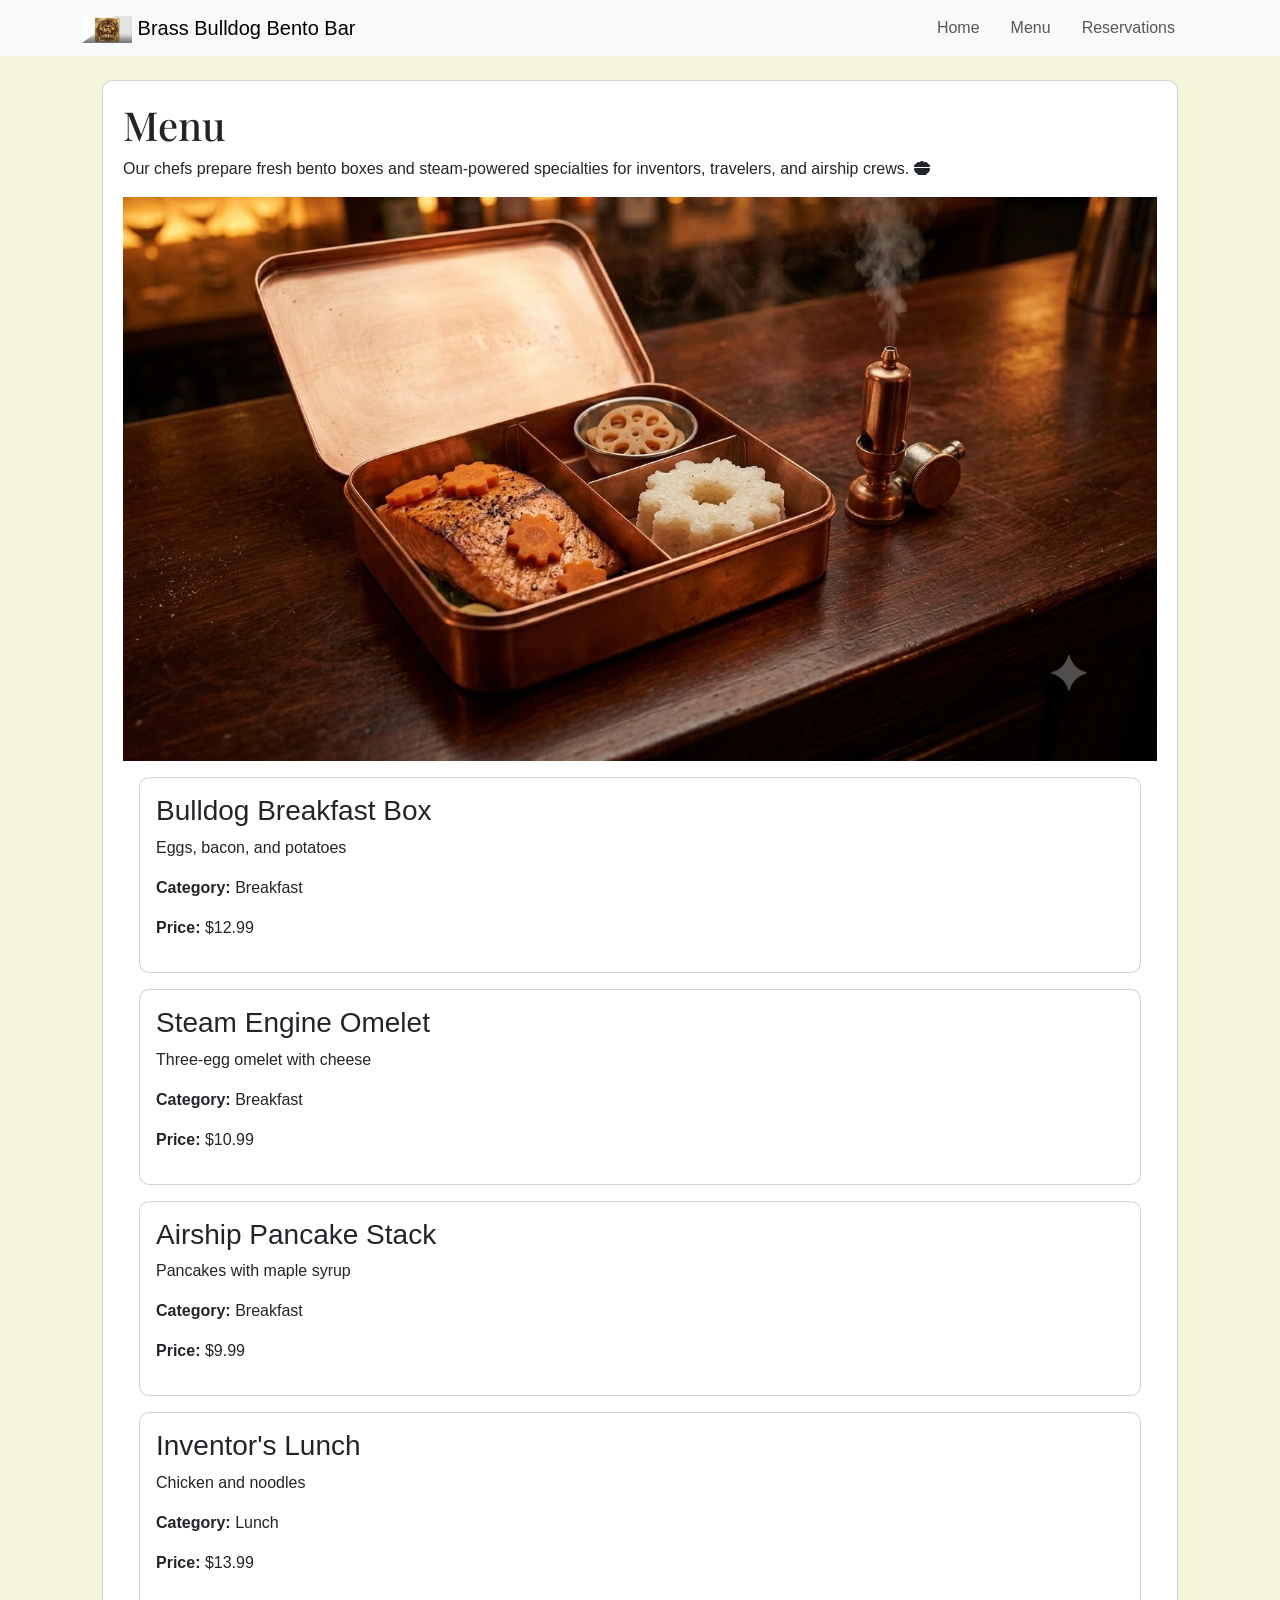
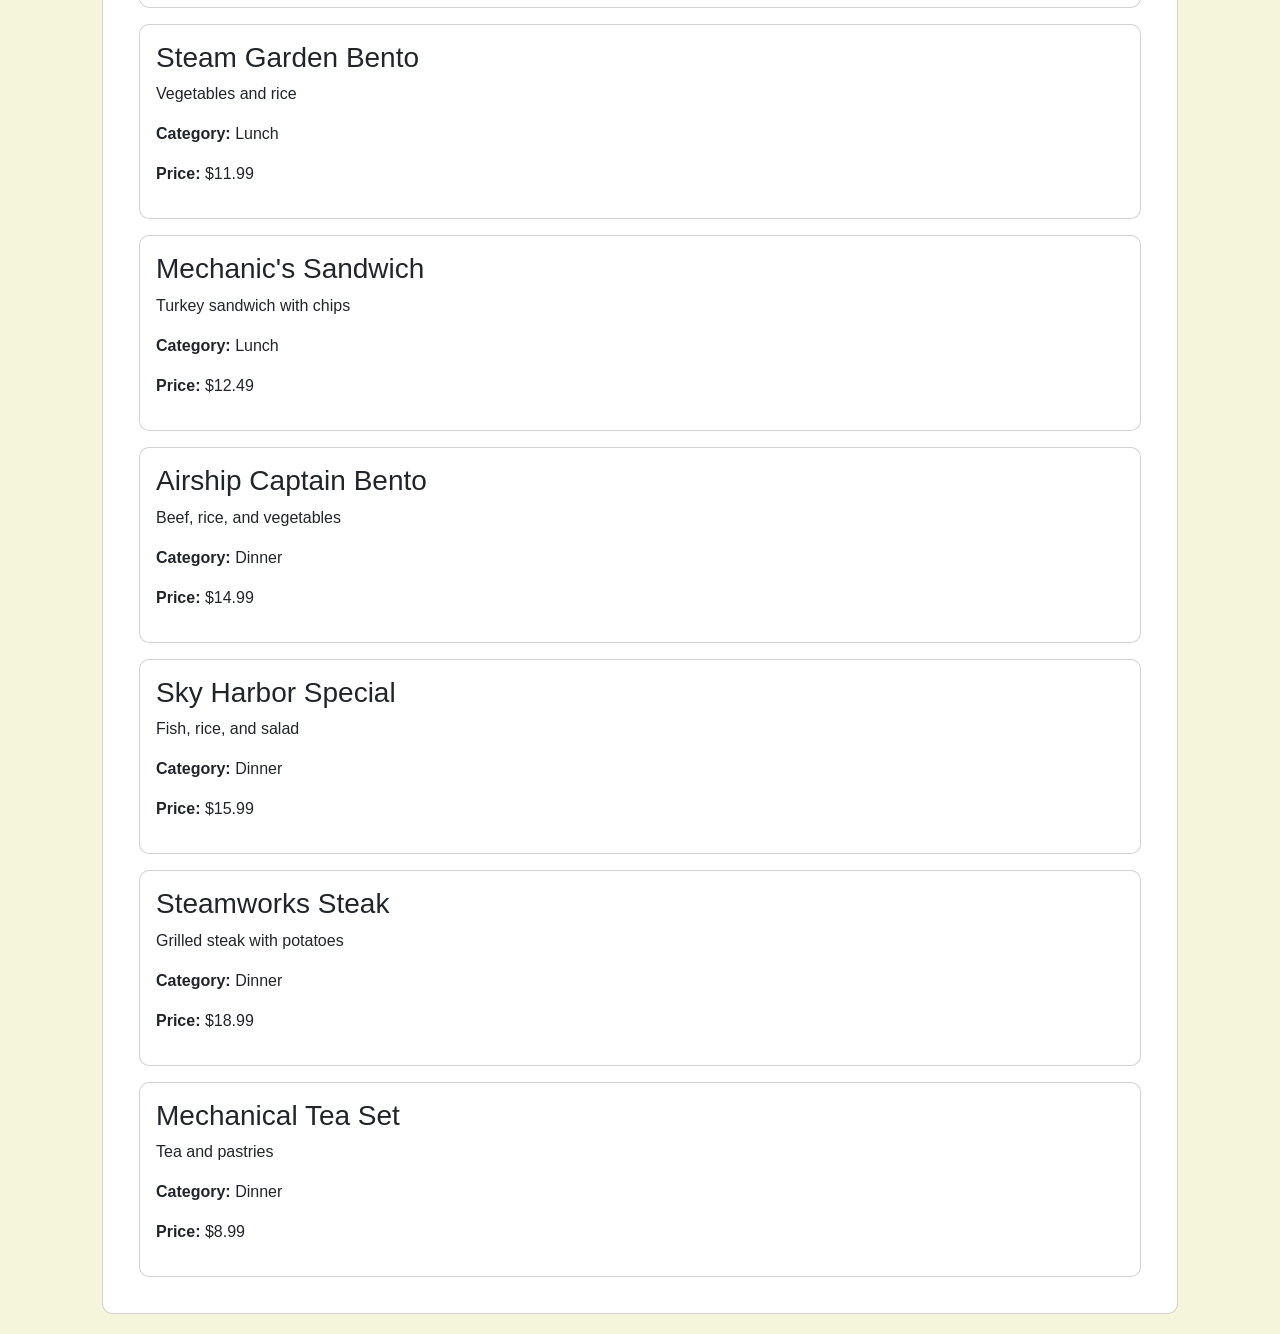
==== Lab2-Restaurant/menu.html @ 4a96c5bd "Complete Lab 2" ====
<!DOCTYPE html>
<html lang="en">
<head>
    <meta charset="UTF-8">
    <meta name="viewport" content="width=device-width, initial-scale=1.0">
    <title>Menu - Brass Bulldog Bento Bar</title>

    <link href="https://cdn.jsdelivr.net/npm/bootstrap@5.3.8/dist/css/bootstrap.min.css" rel="stylesheet">

    <link rel="stylesheet" href="styles.css">

    <link rel="stylesheet"
href="https://cdnjs.cloudflare.com/ajax/libs/font-awesome/6.5.1/css/all.min.css">
</head>
<body>

<nav class="navbar navbar-expand-lg navbar-light bg-light">
    <div class="container">

        <a class="navbar-brand" href="index.html">
            <img src="images/logo.png" alt="Brass Bulldog Bento Bar Logo" width="50">
            Brass Bulldog Bento Bar
        </a>

        <button class="navbar-toggler" type="button"
                data-bs-toggle="collapse"
                data-bs-target="#navbarNav">
            <span class="navbar-toggler-icon"></span>
        </button>

        <div class="collapse navbar-collapse" id="navbarNav">
            <ul class="navbar-nav ms-auto">

                <li class="nav-item">
                    <a class="nav-link" href="index.html">Home</a>
                </li>

                <li class="nav-item">
                    <a class="nav-link" href="menu.html">Menu</a>
                </li>

                <li class="nav-item">
                    <a class="nav-link" href="reservations.html">Reservations</a>
                </li>

            </ul>
        </div>

    </div>
</nav>

<div class="container mt-4">

<div class="card">

<h1>Menu</h1>

<p>
Our chefs prepare fresh bento boxes and steam-powered specialties
for inventors, travelers, and airship crews.
<i class="fa-solid fa-bowl-food"></i>
</p>

<img src="images/img3.jpg"
     alt="Bento meal selection">

<div id="menuContainer"></div>
    </div>

</div>

    <script src="https://cdn.jsdelivr.net/npm/bootstrap@5.3.8/dist/js/bootstrap.bundle.min.js"></script>
    <script src="script.js"></script>
</body>
</html>
---- Lab2-Restaurant/styles.css ----
/*
Color Theme:
Brass Gold, Cream, Steam Gray
Font Awesome: 
Gear icon is used in the Home Page h1.
Food bowl on menu page at the end of the paragraph
*/

@import url('https://fonts.googleapis.com/css2?family=Playfair+Display:wght@700&display=swap');

body {
    font-family: Arial, sans-serif;
    background-color: #f5f5dc;
    margin: 0;
}

h1 {
    font-family: 'Playfair Display', serif;
}

nav {
    display: flex;
    align-items: center;
    gap: 20px;
    background-color: #4f4f4f;
    padding: 15px;
}

nav a {
    color: white;
    text-decoration: none;
    margin-right: 15px;
}

nav a:hover {
    color: #b8860b;
}

.card {
    background: white;
    padding: 20px;
    margin: 20px;
    border-radius: 10px;
}

img {
    max-width: 100%;
    height: auto;
}

table {
    width: 100%;
    border-collapse: collapse;
}

caption {
    font-weight: bold;
    margin: 10px;
}

th,
td {
    border: 1px solid black;
    padding: 10px;
}

tbody tr:nth-child(even) {
    background-color: #eeeeee;
}

form {
    display: flex;
    flex-direction: column;
    gap: 10px;
}

input,
select,
textarea {
    width: 300px;
    padding: 5px;
}
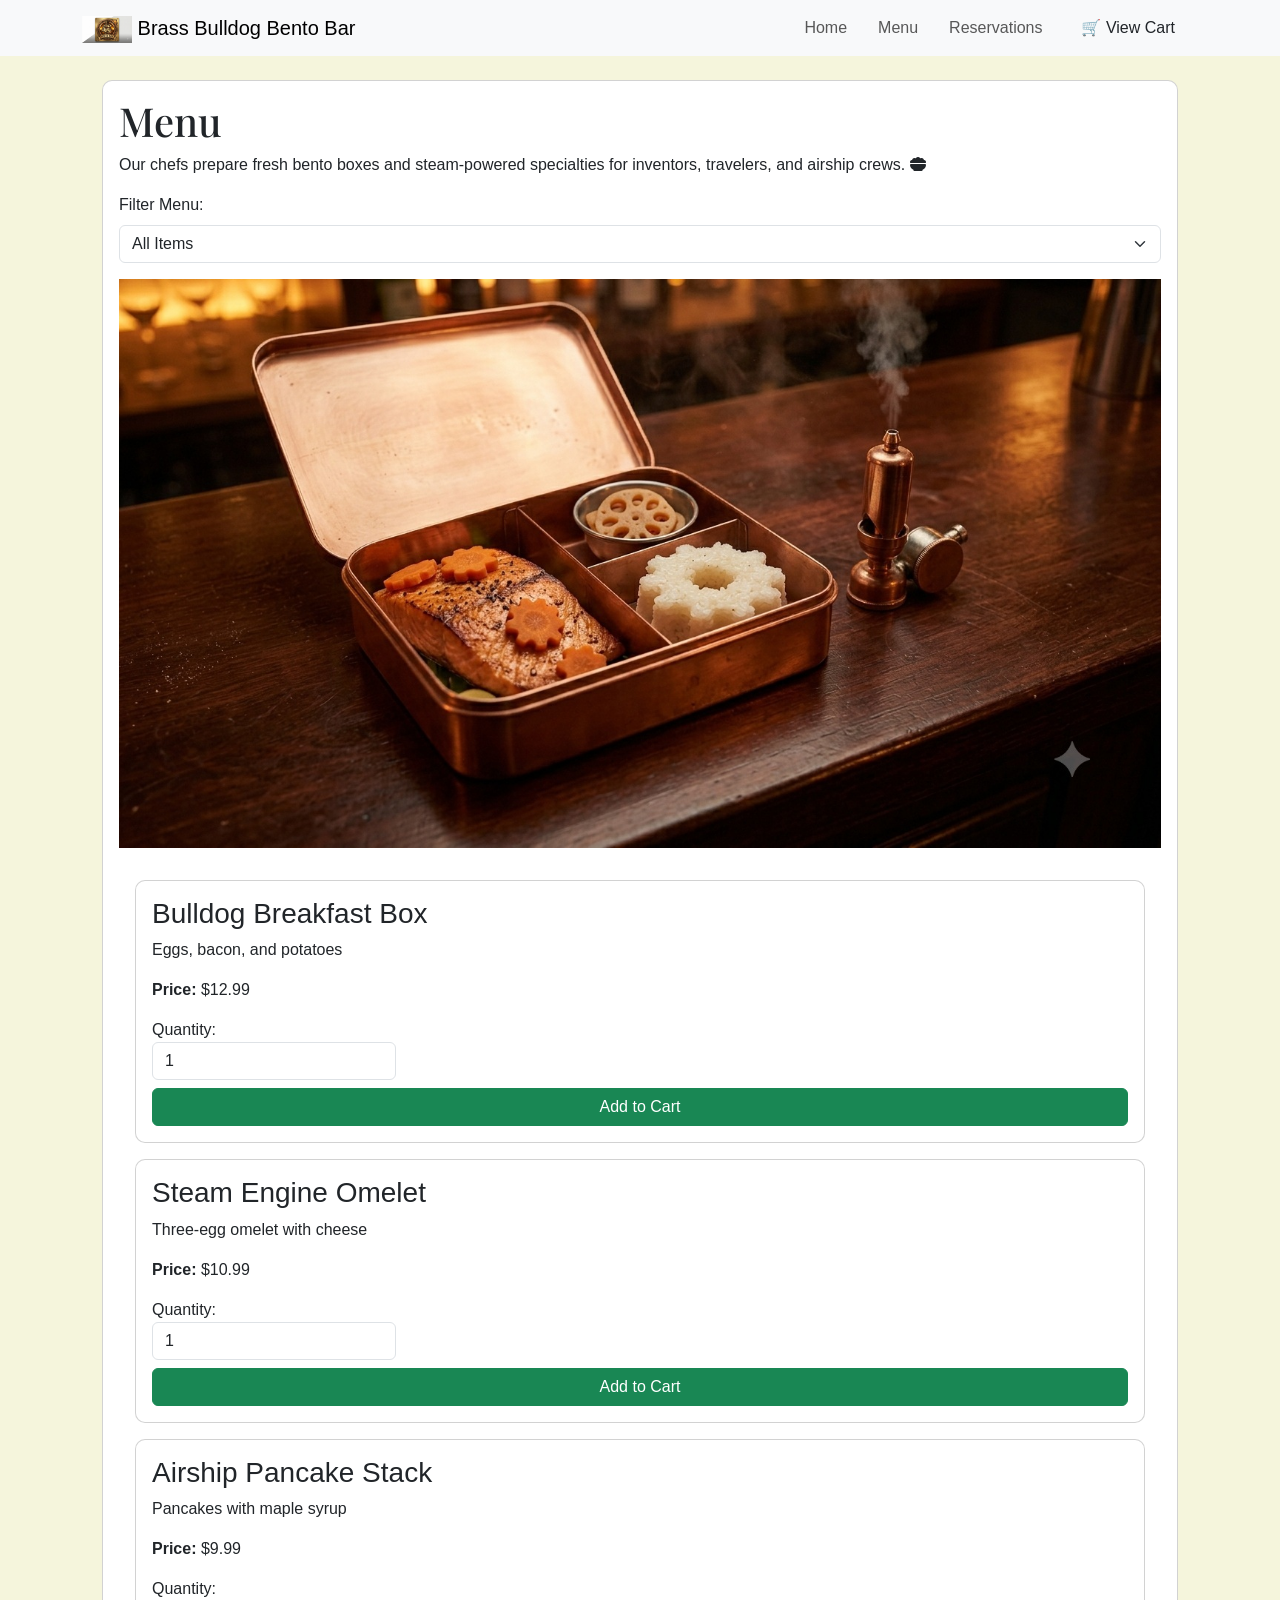
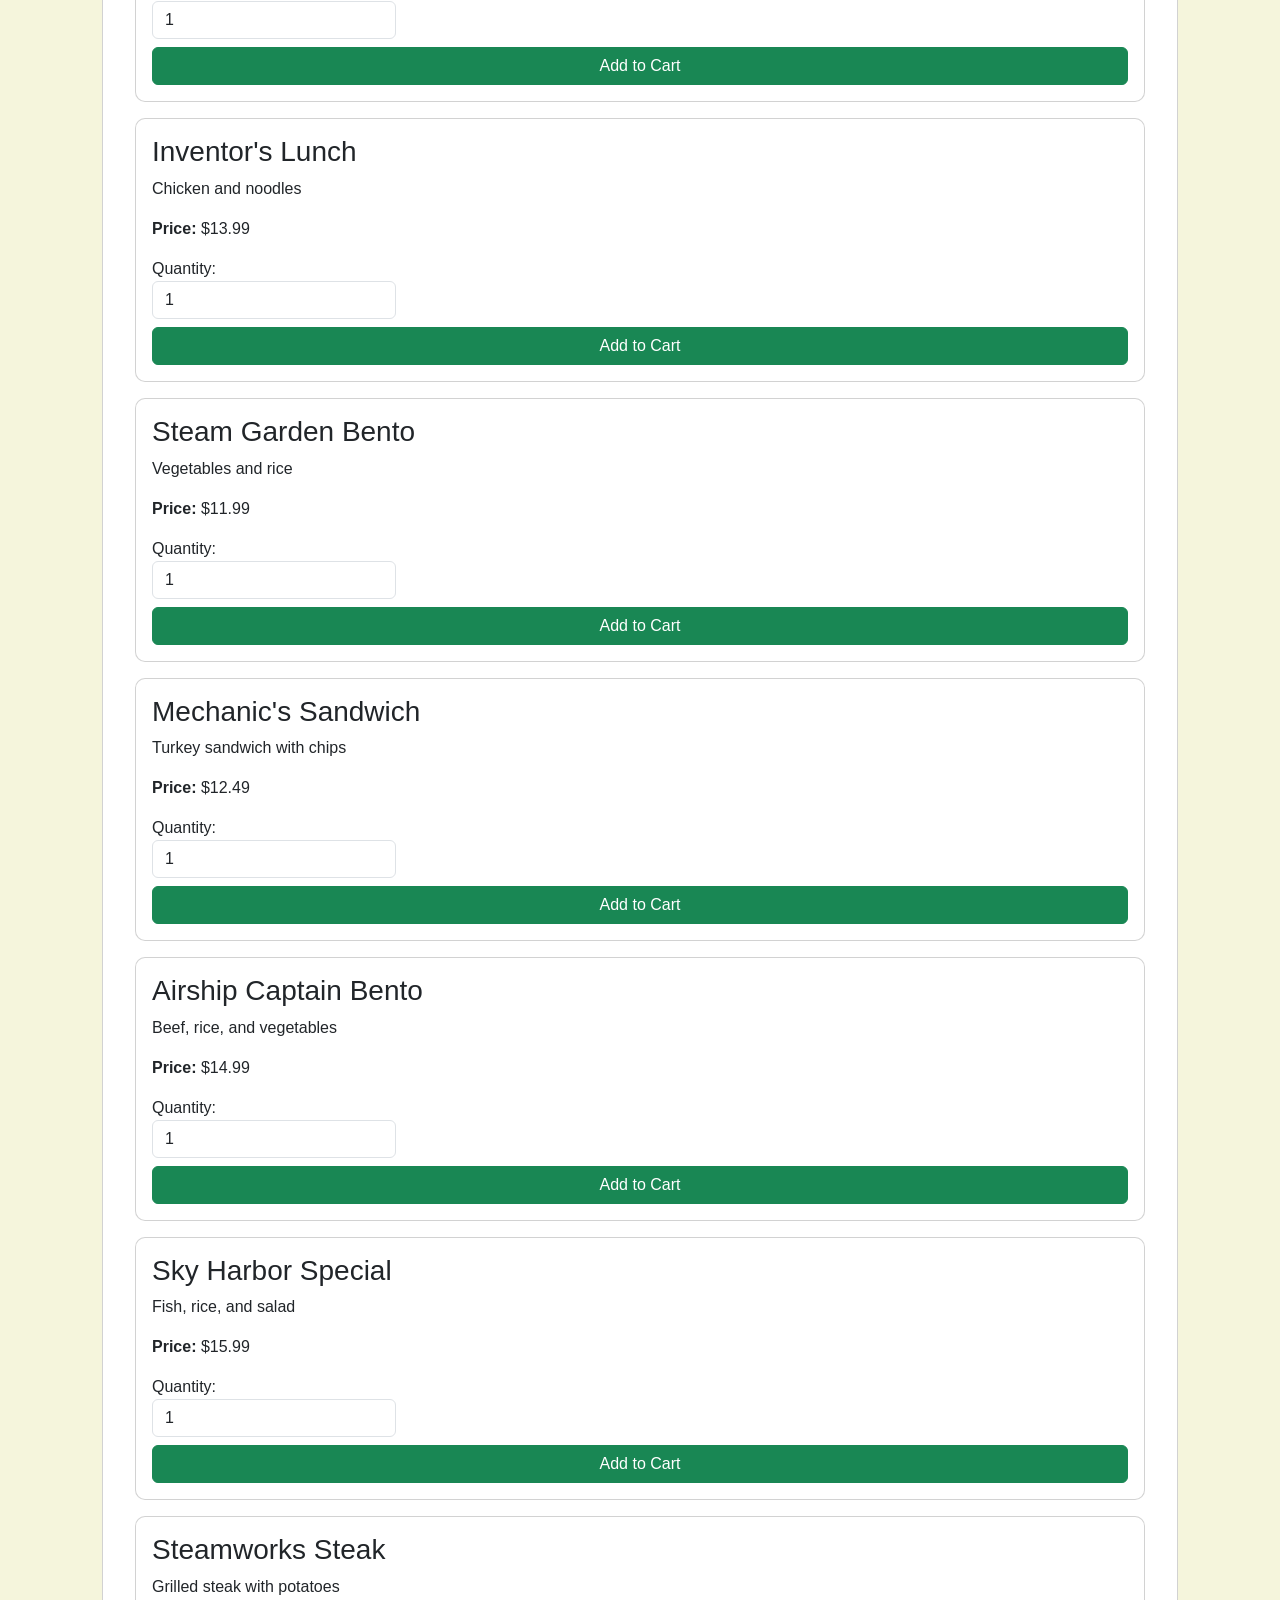
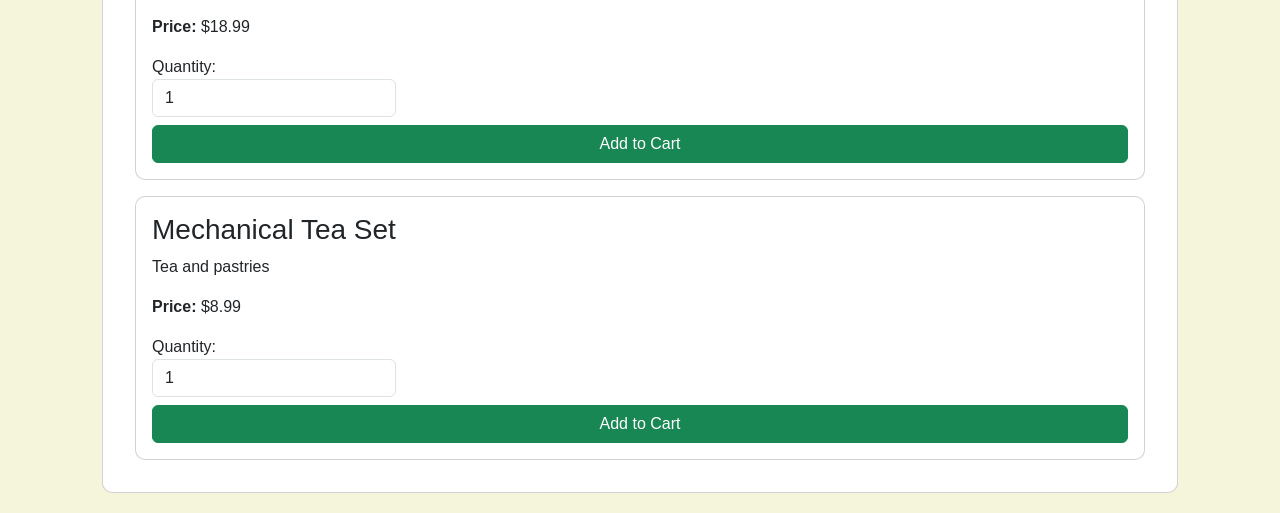
==== commit 22df22ed: "Updated Lab2 to Lab3 Specifications" ====
--- a/Lab2-Restaurant/menu.html
+++ b/Lab2-Restaurant/menu.html
@@ -43,6 +43,13 @@
                     <a class="nav-link" href="reservations.html">Reservations</a>
                 </li>
 
+                <!-- CART BUTTON -->
+                <li class="nav-item">
+                    <a class="nav-link btn btn-warning text-dark ms-2" href="cart.html">
+                        🛒 View Cart
+                    </a>
+                </li>
+
             </ul>
         </div>
 
@@ -51,7 +58,7 @@
 
 <div class="container mt-4">
 
-<div class="card">
+<div class="card p-3">
 
 <h1>Menu</h1>
 
@@ -61,15 +68,30 @@
 <i class="fa-solid fa-bowl-food"></i>
 </p>
 
+<!-- FILTER DROPDOWN -->
+<div class="mb-3">
+    <label for="categoryFilter" class="form-label">Filter Menu:</label>
+
+    <select id="categoryFilter" class="form-select">
+        <option value="All">All Items</option>
+        <option value="Breakfast">Breakfast</option>
+        <option value="Lunch">Lunch</option>
+        <option value="Dinner">Dinner</option>
+    </select>
+</div>
+
 <img src="images/img3.jpg"
-     alt="Bento meal selection">
+     alt="Bento meal selection"
+     class="img-fluid mb-3">
 
 <div id="menuContainer"></div>
-    </div>
 
 </div>
 
-    <script src="https://cdn.jsdelivr.net/npm/bootstrap@5.3.8/dist/js/bootstrap.bundle.min.js"></script>
-    <script src="script.js"></script>
+</div>
+
+<script src="https://cdn.jsdelivr.net/npm/bootstrap@5.3.8/dist/js/bootstrap.bundle.min.js"></script>
+<script src="script.js"></script>
+
 </body>
 </html>
